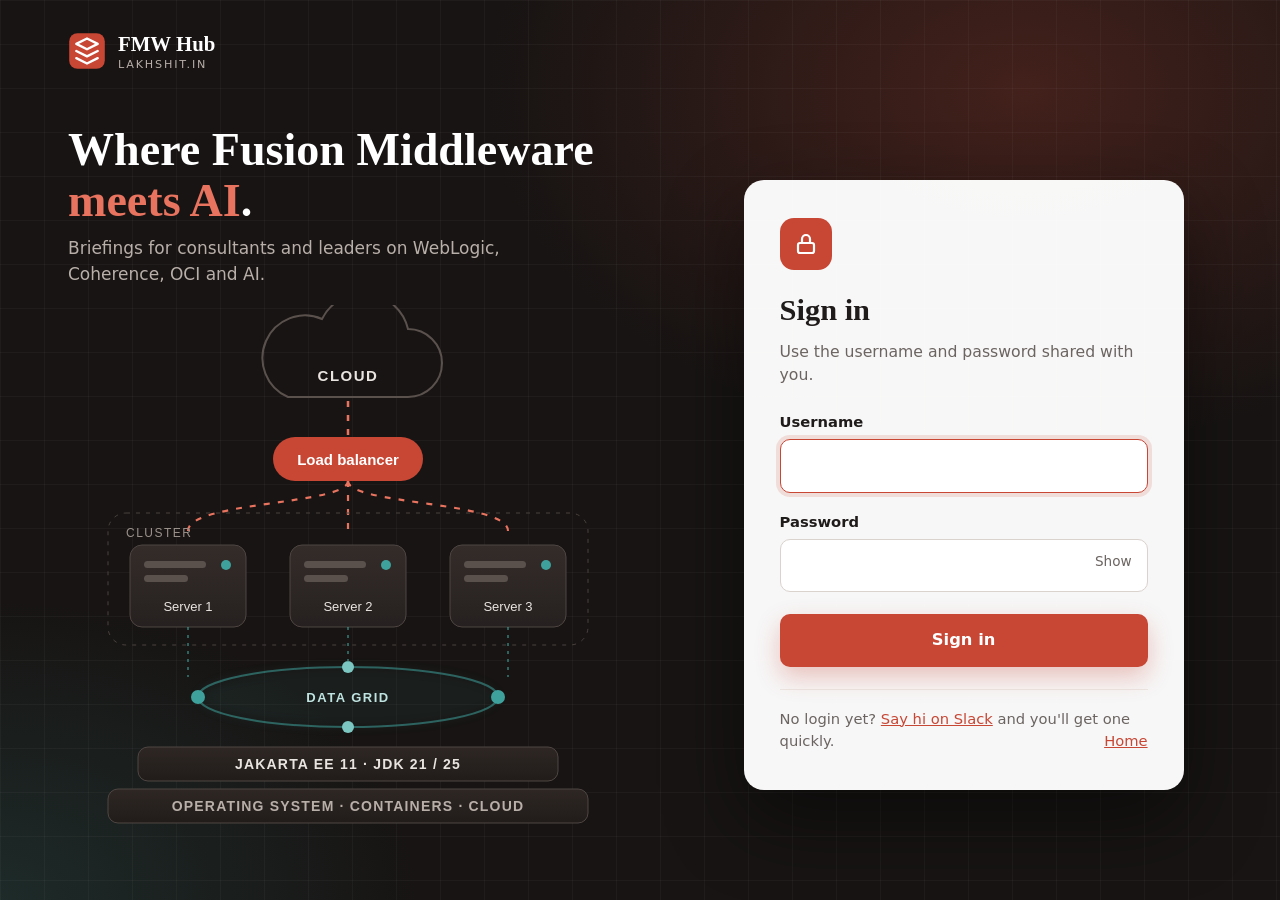
==== ai-lab/index.html @ 7a17fd1e "Add files via upload" ====
<!DOCTYPE html>
<html lang="en">
<head>
<meta charset="utf-8">
<meta name="viewport" content="width=device-width, initial-scale=1">
<title>AI Lab | FMW Hub</title>
<meta name="robots" content="noindex, nofollow">
<link rel="icon" href="/assets/favicon.svg" type="image/svg+xml">
<style>
  body{margin:0;min-height:100vh;display:grid;place-items:center;background:#171413;color:#EFEAE6;
       font-family:Calibri,"Segoe UI",system-ui,-apple-system,Arial,sans-serif;font-size:17px}
  .box{text-align:center}
  .spin{width:42px;height:42px;border-radius:50%;border:4px solid #3A3330;border-top-color:#C74634;margin:0 auto 16px;animation:s 1s linear infinite}
  @keyframes s{to{transform:rotate(360deg)}}
</style>
</head>
<body>
<div class="box"><div class="spin"></div><p>Unlocking&hellip;</p></div>
<script src="/assets/fmw-crypto.js"></script>
<script>
  (async function () {
    var back = "/login.html?next=" + encodeURIComponent(location.pathname);
    var keys = FMW.load();
    if (!keys) { location.replace(back); return; }
    try {
      var html = FMW.text(await FMW.decryptFile("content.enc", keys.k));
      document.open(); document.write(html); document.close();
    } catch (e) {
      FMW.clear();
      location.replace(back + "&error=1");
    }
  })();
</script>
</body>
</html>
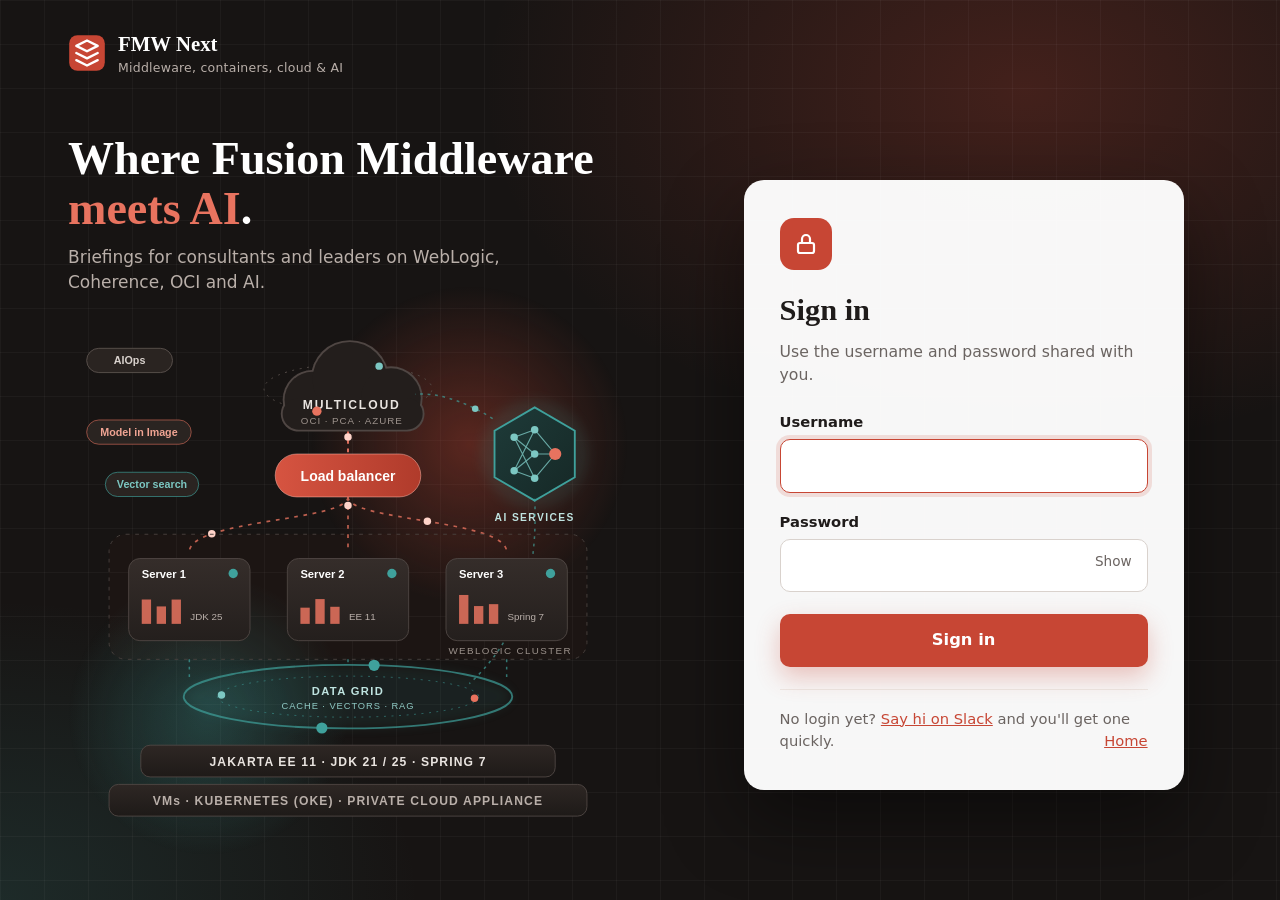
==== commit b72001f4: "Add files via upload" ====
--- a/ai-lab/index.html
+++ b/ai-lab/index.html
@@ -3,7 +3,7 @@
 <head>
 <meta charset="utf-8">
 <meta name="viewport" content="width=device-width, initial-scale=1">
-<title>AI Lab | FMW Hub</title>
+<title>AI Lab | FMW Next</title>
 <meta name="robots" content="noindex, nofollow">
 <link rel="icon" href="/assets/favicon.svg" type="image/svg+xml">
 <style>
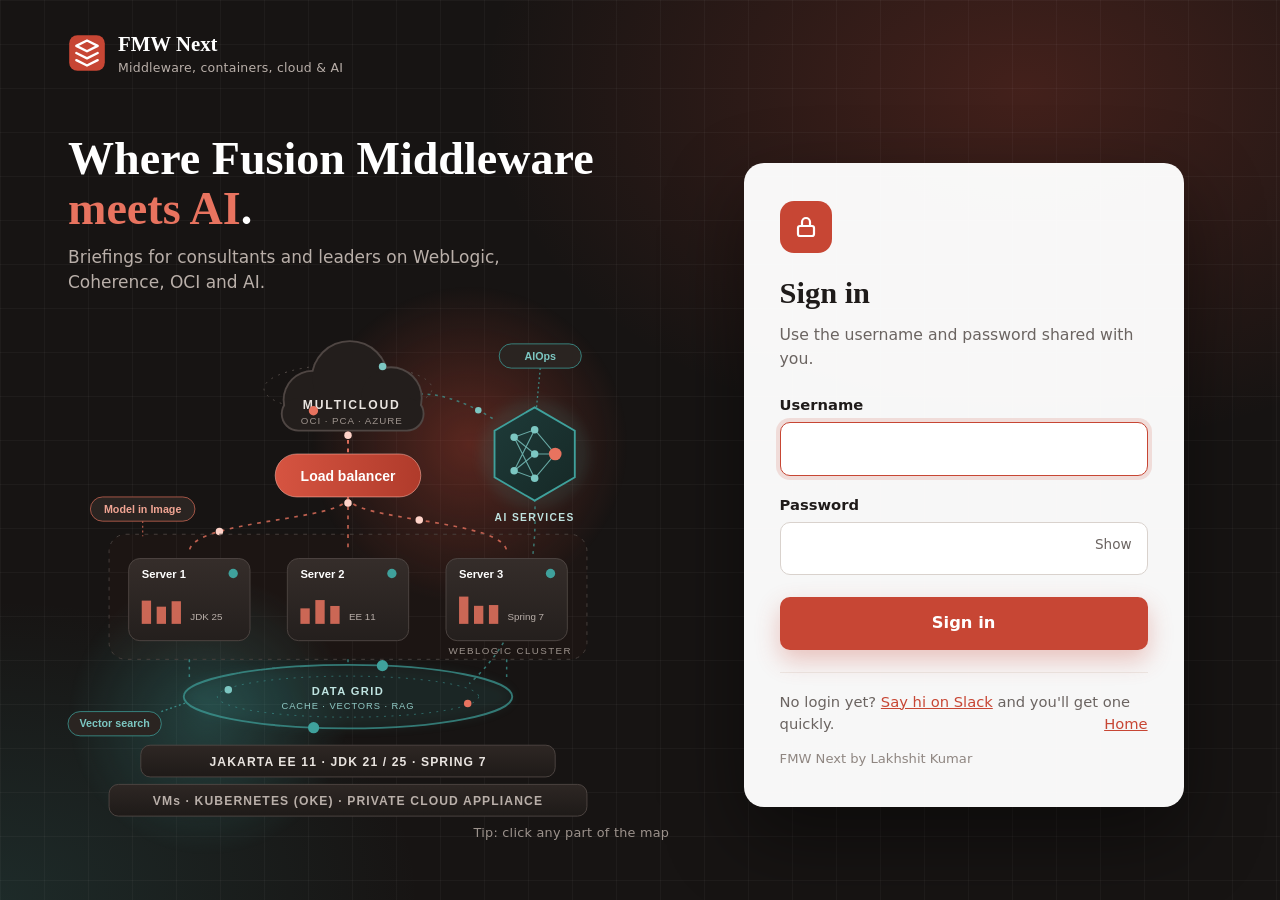
==== commit 186df17f: "Add files via upload" ====
--- a/ai-lab/index.html
+++ b/ai-lab/index.html
@@ -19,7 +19,7 @@
 <script src="/assets/fmw-crypto.js"></script>
 <script>
   (async function () {
-    var back = "/login.html?next=" + encodeURIComponent(location.pathname);
+    var back = "/login.html?next=" + encodeURIComponent(location.pathname + location.hash);
     var keys = FMW.load();
     if (!keys) { location.replace(back); return; }
     try {
